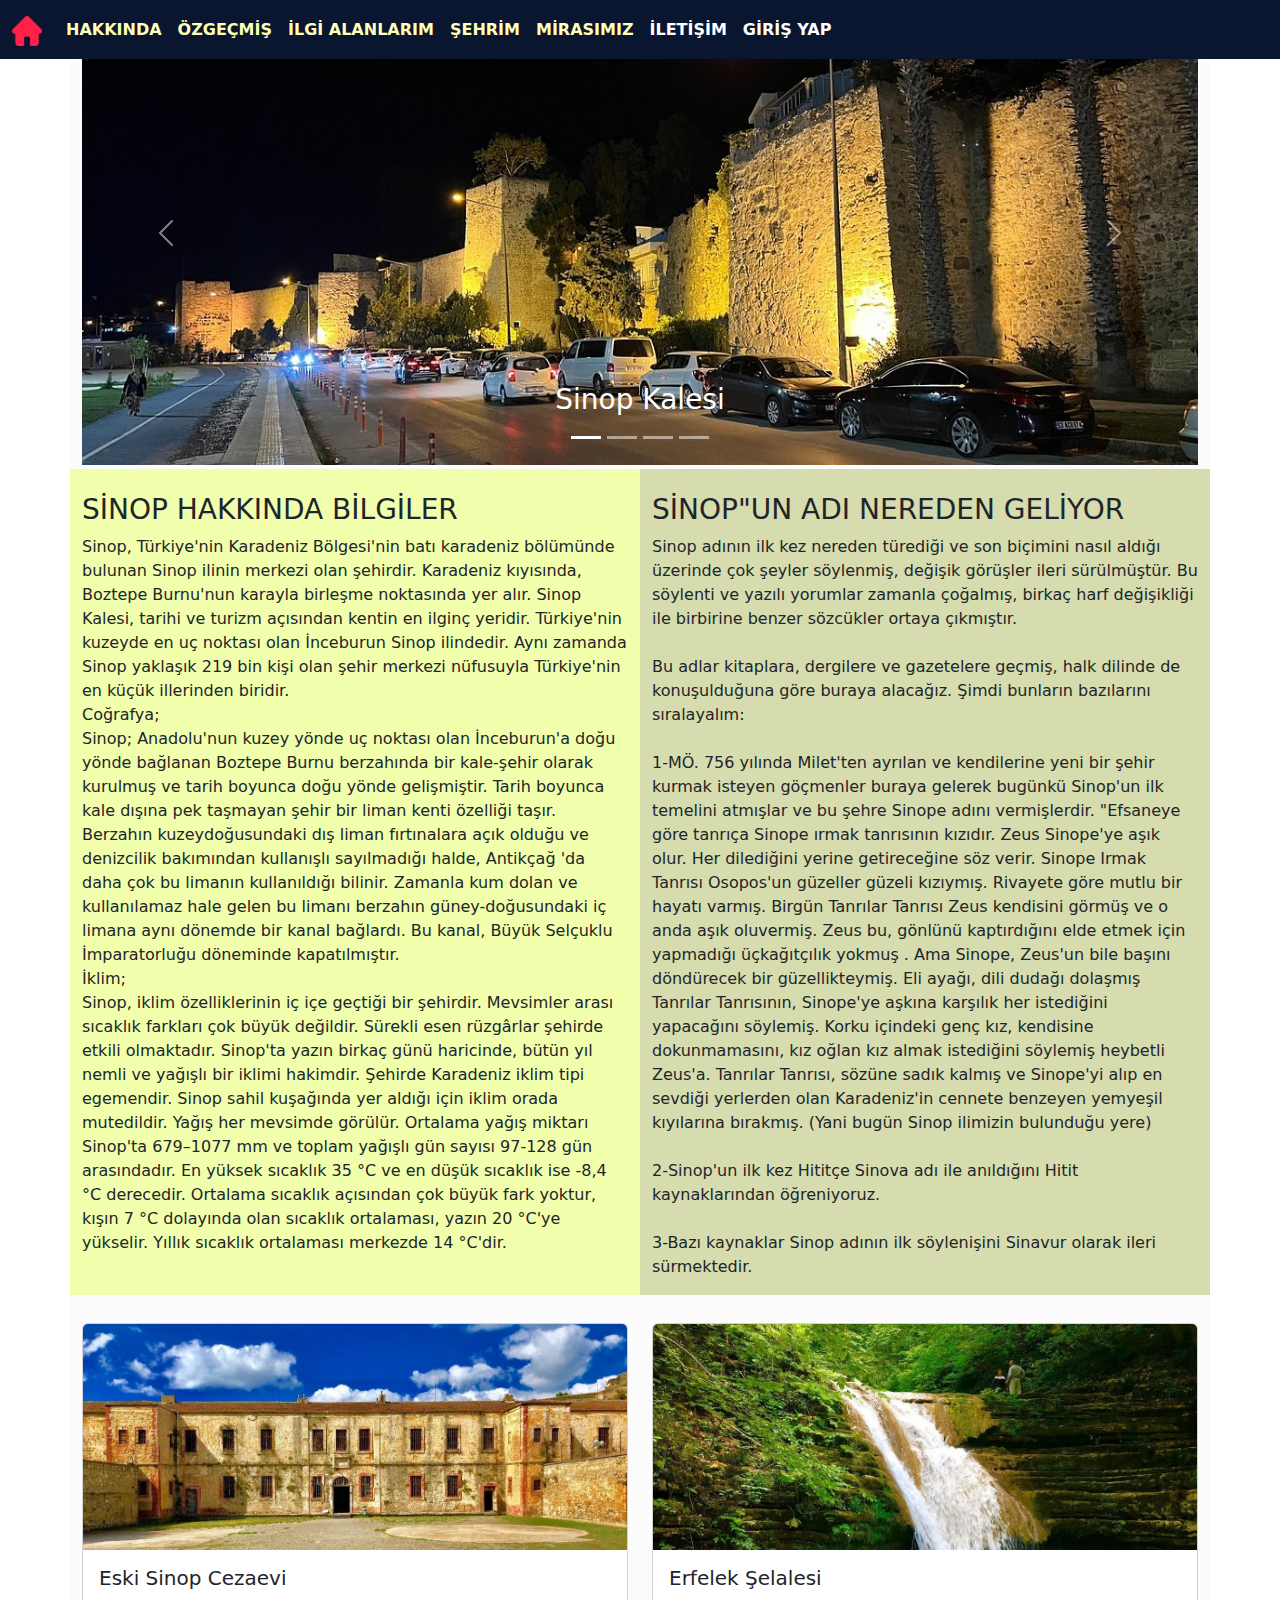
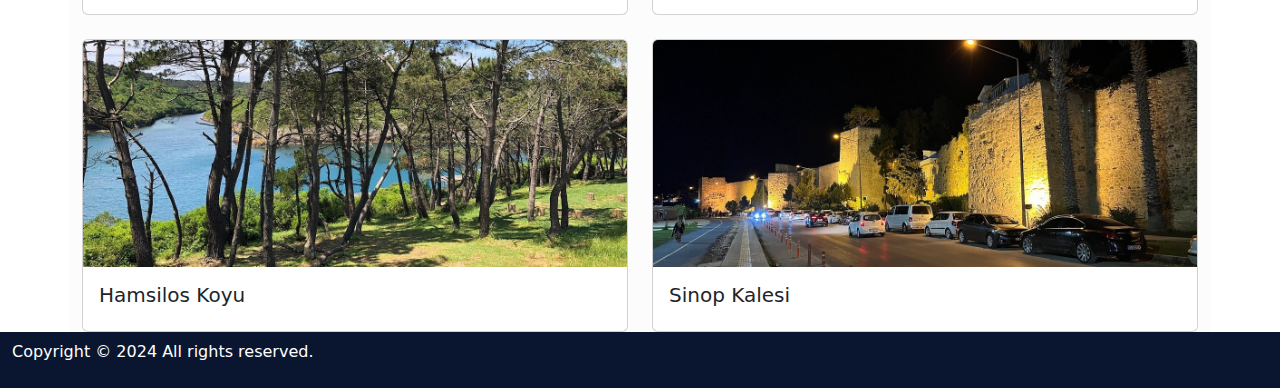
==== Web-Techs-Project/index.html @ 00226bfb "Web-Commit1" ====
<!DOCTYPE html>
<html lang="en">

<head>
    <meta charset="UTF-8">
    <meta name="viewport" content="width=device-width, initial-scale=1.0">
    <title>Document</title>
    <link href="https://cdn.jsdelivr.net/npm/bootstrap@5.3.3/dist/css/bootstrap.min.css" rel="stylesheet"
        integrity="sha384-QWTKZyjpPEjISv5WaRU9OFeRpok6YctnYmDr5pNlyT2bRjXh0JMhjY6hW+ALEwIH" crossorigin="anonymous">
    <link rel="stylesheet" href="stiller.css">


</head>

<body>

    <!--NAV BAR-->

    <nav class="navbar fixed-top navbar-expand-lg" style="background-color: #0a152f;">
        <div class="container-fluid">
            <a class="navbar-brand" href="#"> <img src="resimler/home.png" width="30" height="30"
                    class="d-inline-block align-text-top">
            </a>
            <button class="navbar-toggler" type="button" data-bs-toggle="collapse" data-bs-target="#navbarNavAltMarkup"
                aria-controls="navbarNavAltMarkup" aria-expanded="false" aria-label="Toggle navigation">
                <span class="navbar-toggler-icon"></span>
            </button>
            <div class="collapse navbar-collapse" id="navbarNavAltMarkup">
                <div class="navbar-nav">
                    <a class="nav-link active" href="#" style="color: rgb(254, 255, 185);"><B>HAKKINDA</B></a>
                    <a class="nav-link active" href="#" style="color: rgb(254, 255, 185);"><B>ÖZGEÇMİŞ</B></a>
                    <a class="nav-link active" href="#" style="color: rgb(254, 255, 185);"><B>İLGİ ALANLARIM</B></a>
                    <a class="nav-link active" href="#" style="color: rgb(254, 255, 185);"><B>ŞEHRİM</B></a>
                    <a class="nav-link active" href="#" style="color: rgb(254, 255, 185);"><B>MİRASIMIZ</B></a>
                    <a class="nav-link active" href="#" style="color: white;"><B>İLETİŞİM</B></a>
                    <a class="nav-link active" href="#" style="color: white;"><B>GİRİŞ YAP</B></a>

                </div>
            </div>
        </div>
    </nav>




    <!--ŞEHRİM SAYFASI-->



    <!--SLİDER-->
    <div class="container" style="background-color: #fcfcfc;">
        <div id="carouselExampleCaptions" class="carousel slide">
            <div class="carousel-indicators">
                <button type="button" data-bs-target="#carouselExampleCaptions" data-bs-slide-to="0" class="active"
                    aria-current="true" aria-label="Slide 1"></button>
                <button type="button" data-bs-target="#carouselExampleCaptions" data-bs-slide-to="1"
                    aria-label="Slide 2"></button>
                <button type="button" data-bs-target="#carouselExampleCaptions" data-bs-slide-to="2"
                    aria-label="Slide 3"></button>
                <button type="button" data-bs-target="#carouselExampleCaptions" data-bs-slide-to="3"
                    aria-label="Slide 4"></button>
            </div>
            <div class="carousel-inner">
                <div class="carousel-item active">
                    <img src="resimler/caption.jpg" class="d-block w-100" alt="...">
                    <div class="carousel-caption d-none d-md-block">
                        <h3>Sinop Kalesi</h3>
                    </div>
                </div>
                <div class="carousel-item">
                    <img src="resimler/eski-sinop-cezaevi.jpg" class="d-block w-100" alt="...">
                    <div class="carousel-caption d-none d-md-block">
                        <h3 style="color: rgb(255, 0, 0);">Eski Sinop Cezaevi</h3>
                    </div>
                </div>
                <div class="carousel-item">
                    <img src="resimler/hamsilos-koyu.jpg" class="d-block w-100" alt="...">
                    <div class="carousel-caption d-none d-md-block">
                        <h3 style="color: rgb(255, 0, 0);">Hamsilos Koyu</h3>
                    </div>
                </div>
                <div class="carousel-item">
                    <img src="resimler/photo1jpg.jpg" class="d-block w-100" alt="...">
                    <div class="carousel-caption d-none d-md-block">
                        <h3 style="color: rgb(255, 0, 0);">Erfelek Tatlıca Şelaleleri Tabiat Parkı</h3>
                    </div>
                </div>
            </div>
            <button class="carousel-control-prev" type="button" data-bs-target="#carouselExampleCaptions"
                data-bs-slide="prev">
                <span class="carousel-control-prev-icon" aria-hidden="true"></span>
                <span class="visually-hidden">Previous</span>
            </button>
            <button class="carousel-control-next" type="button" data-bs-target="#carouselExampleCaptions"
                data-bs-slide="next">
                <span class="carousel-control-next-icon" aria-hidden="true"></span>
                <span class="visually-hidden">Next</span>
            </button>
        </div>

        <!--ŞEHİR HAKKINDA BİLGİLER-->
        <div class="row mt-1">
            <div class="col-sm" style="background-color: rgb(241, 255, 172);">
                <h3 class="mt-4">SİNOP HAKKINDA BİLGİLER</h3>
                <p>Sinop, Türkiye'nin Karadeniz Bölgesi'nin batı karadeniz bölümünde bulunan Sinop ilinin merkezi olan
                    şehirdir.
                    Karadeniz kıyısında,
                    Boztepe Burnu'nun karayla birleşme noktasında yer alır. Sinop Kalesi, tarihi ve turizm açısından
                    kentin
                    en
                    ilginç yeridir.
                    Türkiye'nin kuzeyde en uç noktası olan İnceburun Sinop ilindedir. Aynı zamanda Sinop yaklaşık
                    219 bin kişi olan şehir merkezi nüfusuyla Türkiye'nin en küçük illerinden biridir.
                    <br>
                    Coğrafya;
                    <br>
                    Sinop; Anadolu'nun kuzey yönde uç noktası olan İnceburun'a doğu yönde bağlanan Boztepe Burnu
                    berzahında bir kale-şehir olarak kurulmuş ve tarih boyunca doğu yönde gelişmiştir. Tarih boyunca
                    kale dışına pek taşmayan şehir bir liman kenti özelliği taşır. Berzahın kuzeydoğusundaki dış liman
                    fırtınalara açık olduğu ve denizcilik bakımından kullanışlı sayılmadığı halde, Antikçağ 'da daha çok
                    bu limanın kullanıldığı bilinir. Zamanla kum dolan ve kullanılamaz hale gelen bu limanı berzahın
                    güney-doğusundaki iç limana aynı dönemde bir kanal bağlardı. Bu kanal, Büyük Selçuklu İmparatorluğu
                    döneminde kapatılmıştır.
                    <br>
                    İklim;
                    <br>
                    Sinop, iklim özelliklerinin iç içe geçtiği bir şehirdir. Mevsimler arası sıcaklık farkları çok büyük
                    değildir. Sürekli esen rüzgârlar şehirde etkili olmaktadır. Sinop'ta yazın birkaç günü haricinde,
                    bütün yıl nemli ve yağışlı bir iklimi hakimdir. Şehirde Karadeniz iklim tipi egemendir.

                    Sinop sahil kuşağında yer aldığı için iklim orada mutedildir. Yağış her mevsimde görülür.

                    Ortalama yağış miktarı Sinop'ta 679–1077 mm ve toplam yağışlı gün sayısı 97-128 gün arasındadır. En
                    yüksek sıcaklık 35 °C ve en düşük sıcaklık ise -8,4 °C derecedir.

                    Ortalama sıcaklık açısından çok büyük fark yoktur, kışın 7 °C dolayında olan sıcaklık ortalaması,
                    yazın 20 °C'ye yükselir. Yıllık sıcaklık ortalaması merkezde 14 °C'dir.
                </p>
            </div>
            <div class="col-sm" style="background-color: rgb(214, 220, 174);">
                <h3 class="mt-4">SİNOP"UN ADI NEREDEN GELİYOR</h3>
                <p>Sinop adının ilk kez nereden türediği ve son biçimini nasıl aldığı üzerinde çok şeyler söylenmiş,
                    değişik görüşler ileri sürülmüştür. Bu söylenti ve yazılı yorumlar zamanla çoğalmış, birkaç harf
                    değişikliği ile birbirine benzer sözcükler ortaya çıkmıştır.
                    <BR></BR>
                    Bu adlar kitaplara, dergilere ve gazetelere geçmiş, halk dilinde de konuşulduğuna göre buraya
                    alacağız. Şimdi bunların bazılarını sıralayalım:
                    <BR></BR>
                    1-MÖ. 756 yılında Milet'ten ayrılan ve kendilerine
                    yeni bir şehir kurmak isteyen göçmenler buraya
                    gelerek bugünkü Sinop'un ilk temelini atmışlar ve bu şehre Sinope adını vermişlerdir. "Efsaneye göre
                    tanrıça Sinope ırmak tanrısının kızıdır. Zeus Sinope'ye aşık olur. Her dilediğini yerine
                    getireceğine söz verir. Sinope Irmak Tanrısı Osopos'un güzeller güzeli kızıymış. Rivayete göre mutlu
                    bir hayatı varmış. Birgün Tanrılar Tanrısı Zeus kendisini görmüş ve o anda aşık oluvermiş. Zeus bu,
                    gönlünü kaptırdığını elde etmek için yapmadığı üçkağıtçılık yokmuş . Ama Sinope, Zeus'un bile başını
                    döndürecek bir güzellikteymiş. Eli ayağı, dili dudağı dolaşmış Tanrılar Tanrısının, Sinope'ye aşkına
                    karşılık her istediğini yapacağını söylemiş. Korku içindeki genç kız, kendisine dokunmamasını, kız
                    oğlan kız almak istediğini söylemiş heybetli Zeus'a. Tanrılar Tanrısı, sözüne sadık kalmış ve
                    Sinope'yi alıp en sevdiği yerlerden olan Karadeniz'in cennete benzeyen yemyeşil kıyılarına bırakmış.
                    (Yani bugün Sinop ilimizin bulunduğu yere)
                    <BR></BR>
                    2-Sinop'un ilk kez Hititçe Sinova adı ile anıldığını Hitit kaynaklarından öğreniyoruz.
                    <BR></BR>
                    3-Bazı kaynaklar Sinop adının ilk söylenişini Sinavur olarak ileri sürmektedir.

                </p>
            </div>
        </div>




        <!--ŞEHRİN İÇERİKLERİ CARD-->
        <div class="row row-cols-1 row-cols-md-2 g-4 mt-1">
            <div class="col">
                <div class="card">
                    <img src="resimler/eski-sinop-cezaevi.jpg" class="card-img-top" alt="...">
                    <div class="card-body">
                        <h5 class="card-title">Eski Sinop Cezaevi</h5>
                        <p class="card-text"></p>
                    </div>
                </div>
            </div>
            <div class="col">
                <div class="card">
                    <img src="resimler/photo1jpg.jpg" class="card-img-top" alt="...">
                    <div class="card-body">
                        <h5 class="card-title">Erfelek Şelalesi</h5>
                        <p class="card-text"></p>
                    </div>
                </div>
            </div>
            <div class="col">
                <div class="card">
                    <img src="resimler/hamsilos-koyu.jpg" class="card-img-top" alt="...">
                    <div class="card-body">
                        <h5 class="card-title">Hamsilos Koyu</h5>
                        <p class="card-text"></p>
                    </div>
                </div>
            </div>
            <div class="col">
                <div class="card">
                    <img src="resimler/caption.jpg" class="card-img-top" alt="...">
                    <div class="card-body">
                        <h5 class="card-title">Sinop Kalesi</h5>
                        <p class="card-text"></p>
                    </div>
                </div>
            </div>
        </div>

    </div>












    <nav class="navbar" style="background-color: #0a152f;">
        <div class="container-fluid">
            <p style="color: #fff;">Copyright © 2024 All rights reserved.</p>
        </div>
    </nav>



    <script src="https://cdn.jsdelivr.net/npm/@popperjs/core@2.11.8/dist/umd/popper.min.js"
        integrity="sha384-I7E8VVD/ismYTF4hNIPjVp/Zjvgyol6VFvRkX/vR+Vc4jQkC+hVqc2pM8ODewa9r"
        crossorigin="anonymous"></script>
    <script src="https://cdn.jsdelivr.net/npm/bootstrap@5.3.3/dist/js/bootstrap.min.js"
        integrity="sha384-0pUGZvbkm6XF6gxjEnlmuGrJXVbNuzT9qBBavbLwCsOGabYfZo0T0to5eqruptLy"
        crossorigin="anonymous"></script>
    <script src="https://cdn.jsdelivr.net/npm/bootstrap@5.3.3/dist/js/bootstrap.bundle.min.js"
        integrity="sha384-YvpcrYf0tY3lHB60NNkmXc5s9fDVZLESaAA55NDzOxhy9GkcIdslK1eN7N6jIeHz"
        crossorigin="anonymous"></script>
</body>

</html>
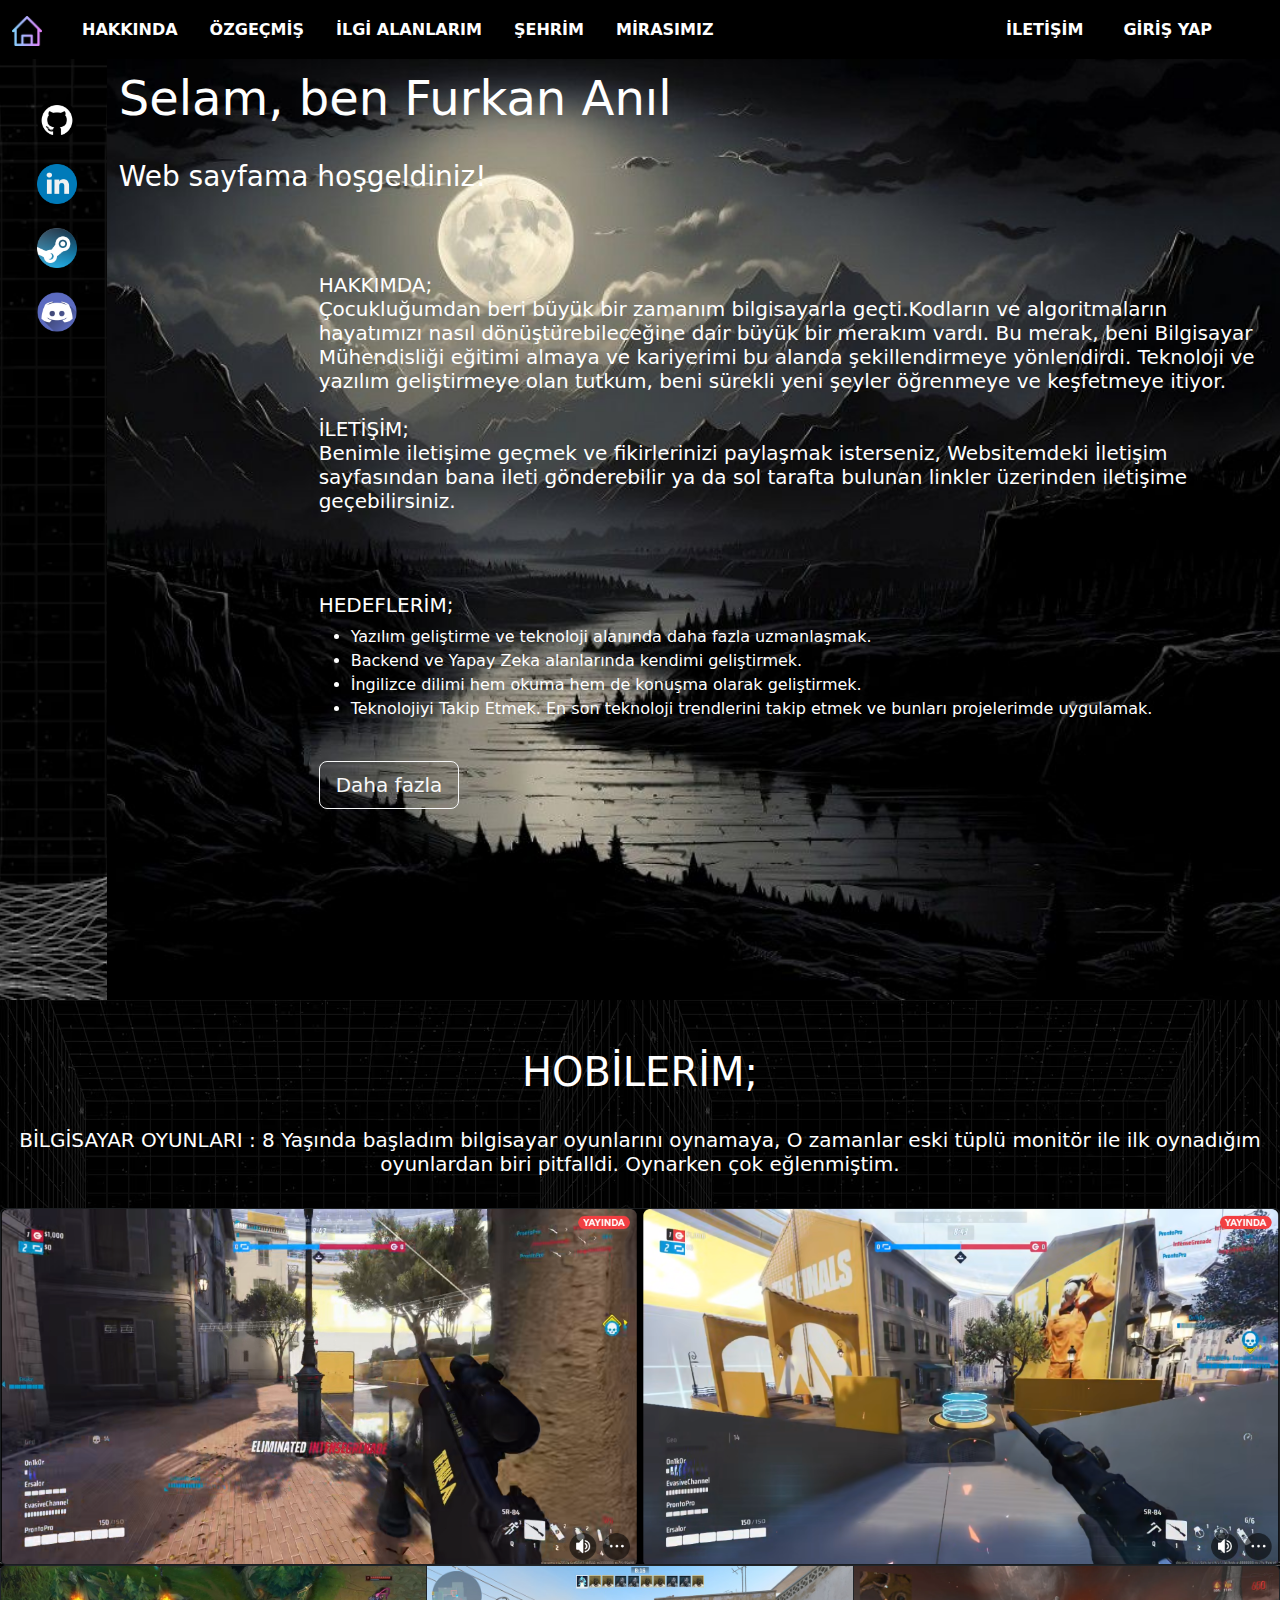
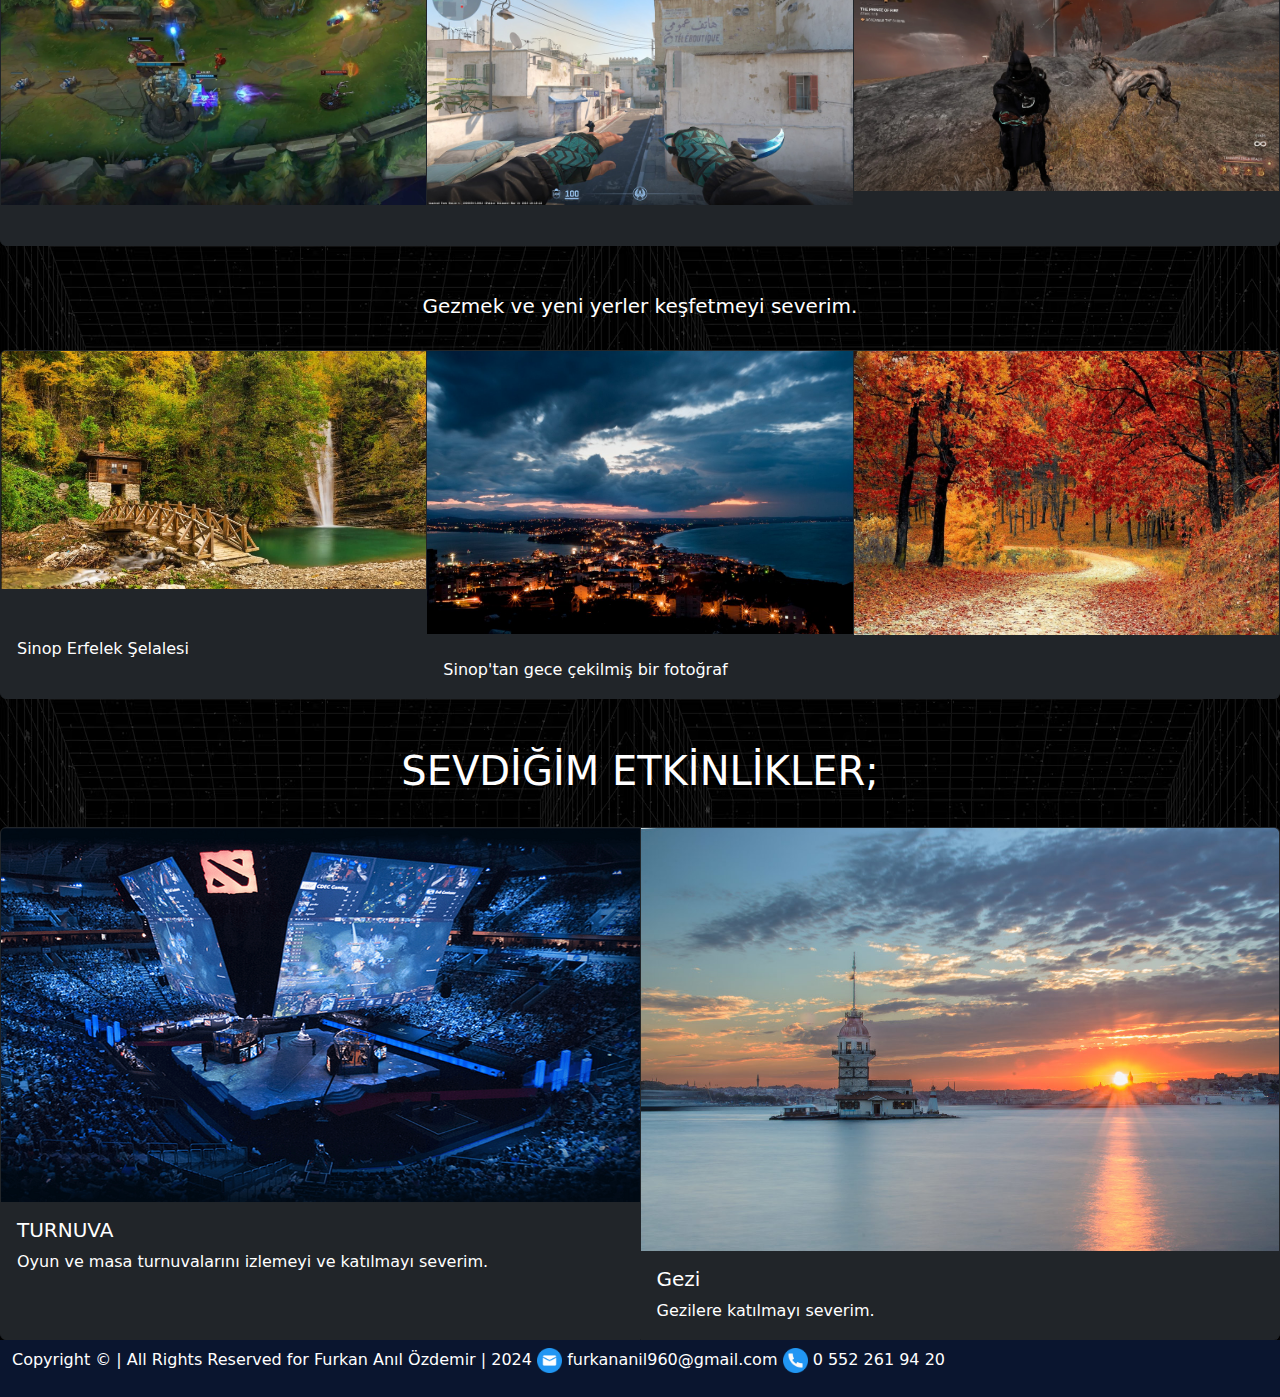
==== commit 6e057999: "Commit-10" ====
--- a/Web-Techs-Project/index.html
+++ b/Web-Techs-Project/index.html
@@ -4,233 +4,262 @@
 <head>
     <meta charset="UTF-8">
     <meta name="viewport" content="width=device-width, initial-scale=1.0">
-    <title>Document</title>
+    <title>Hakkında</title>
     <link href="https://cdn.jsdelivr.net/npm/bootstrap@5.3.3/dist/css/bootstrap.min.css" rel="stylesheet"
         integrity="sha384-QWTKZyjpPEjISv5WaRU9OFeRpok6YctnYmDr5pNlyT2bRjXh0JMhjY6hW+ALEwIH" crossorigin="anonymous">
-    <link rel="stylesheet" href="stiller.css">
-
-
+    <link rel="stylesheet" href="hakkinda.css">
+    <style>
+        body,
+        html {
+            margin: 0;
+            padding: 0;
+            height: 100%;
+
+        }
+
+        .content {
+            display: block;
+            justify-content: center;
+            align-items: center;
+            height: 100vh;
+
+        }
+
+        .content h1 {
+            color: rgb(255, 255, 255);
+            font-size: 3em;
+        }
+
+        .content h2,
+        h3,
+        h4,
+        h5,
+        h6 {
+            color: rgb(255, 255, 255);
+        }
+
+        .col-1 {
+
+            background-size: cover;
+            background-position: center;
+            background-image: url('resimler/3d-abstract-wave-pattern-background-vector_53876-177914\ \(1\).jpeg');
+        }
+
+        .col-11 {
+
+            background-size: cover;
+            background-position: center;
+
+            background-image: url('resimler/c68a76b53574a65a366b6556cdd8edf0.jpg');
+
+        }
+    </style>
 </head>
 
 <body>
-
     <!--NAV BAR-->
 
-    <nav class="navbar fixed-top navbar-expand-lg" style="background-color: #0a152f;">
-        <div class="container-fluid">
-            <a class="navbar-brand" href="#"> <img src="resimler/home.png" width="30" height="30"
-                    class="d-inline-block align-text-top">
-            </a>
-            <button class="navbar-toggler" type="button" data-bs-toggle="collapse" data-bs-target="#navbarNavAltMarkup"
-                aria-controls="navbarNavAltMarkup" aria-expanded="false" aria-label="Toggle navigation">
-                <span class="navbar-toggler-icon"></span>
-            </button>
-            <div class="collapse navbar-collapse" id="navbarNavAltMarkup">
-                <div class="navbar-nav">
-                    <a class="nav-link active" href="#" style="color: rgb(254, 255, 185);"><B>HAKKINDA</B></a>
-                    <a class="nav-link active" href="#" style="color: rgb(254, 255, 185);"><B>ÖZGEÇMİŞ</B></a>
-                    <a class="nav-link active" href="#" style="color: rgb(254, 255, 185);"><B>İLGİ ALANLARIM</B></a>
-                    <a class="nav-link active" href="#" style="color: rgb(254, 255, 185);"><B>ŞEHRİM</B></a>
-                    <a class="nav-link active" href="#" style="color: rgb(254, 255, 185);"><B>MİRASIMIZ</B></a>
-                    <a class="nav-link active" href="#" style="color: white;"><B>İLETİŞİM</B></a>
-                    <a class="nav-link active" href="#" style="color: white;"><B>GİRİŞ YAP</B></a>
-
-                </div>
-            </div>
-        </div>
-    </nav>
-
-
-
-
-    <!--ŞEHRİM SAYFASI-->
-
-
-
-    <!--SLİDER-->
-    <div class="container" style="background-color: #fcfcfc;">
-        <div id="carouselExampleCaptions" class="carousel slide">
-            <div class="carousel-indicators">
-                <button type="button" data-bs-target="#carouselExampleCaptions" data-bs-slide-to="0" class="active"
-                    aria-current="true" aria-label="Slide 1"></button>
-                <button type="button" data-bs-target="#carouselExampleCaptions" data-bs-slide-to="1"
-                    aria-label="Slide 2"></button>
-                <button type="button" data-bs-target="#carouselExampleCaptions" data-bs-slide-to="2"
-                    aria-label="Slide 3"></button>
-                <button type="button" data-bs-target="#carouselExampleCaptions" data-bs-slide-to="3"
-                    aria-label="Slide 4"></button>
-            </div>
-            <div class="carousel-inner">
-                <div class="carousel-item active">
-                    <img src="resimler/caption.jpg" class="d-block w-100" alt="...">
-                    <div class="carousel-caption d-none d-md-block">
-                        <h3>Sinop Kalesi</h3>
-                    </div>
-                </div>
-                <div class="carousel-item">
-                    <img src="resimler/eski-sinop-cezaevi.jpg" class="d-block w-100" alt="...">
-                    <div class="carousel-caption d-none d-md-block">
-                        <h3 style="color: rgb(255, 0, 0);">Eski Sinop Cezaevi</h3>
-                    </div>
-                </div>
-                <div class="carousel-item">
-                    <img src="resimler/hamsilos-koyu.jpg" class="d-block w-100" alt="...">
-                    <div class="carousel-caption d-none d-md-block">
-                        <h3 style="color: rgb(255, 0, 0);">Hamsilos Koyu</h3>
-                    </div>
-                </div>
-                <div class="carousel-item">
-                    <img src="resimler/photo1jpg.jpg" class="d-block w-100" alt="...">
-                    <div class="carousel-caption d-none d-md-block">
-                        <h3 style="color: rgb(255, 0, 0);">Erfelek Tatlıca Şelaleleri Tabiat Parkı</h3>
-                    </div>
-                </div>
-            </div>
-            <button class="carousel-control-prev" type="button" data-bs-target="#carouselExampleCaptions"
-                data-bs-slide="prev">
-                <span class="carousel-control-prev-icon" aria-hidden="true"></span>
-                <span class="visually-hidden">Previous</span>
-            </button>
-            <button class="carousel-control-next" type="button" data-bs-target="#carouselExampleCaptions"
-                data-bs-slide="next">
-                <span class="carousel-control-next-icon" aria-hidden="true"></span>
-                <span class="visually-hidden">Next</span>
-            </button>
-        </div>
-
-        <!--ŞEHİR HAKKINDA BİLGİLER-->
-        <div class="row mt-1">
-            <div class="col-sm" style="background-color: rgb(241, 255, 172);">
-                <h3 class="mt-4">SİNOP HAKKINDA BİLGİLER</h3>
-                <p>Sinop, Türkiye'nin Karadeniz Bölgesi'nin batı karadeniz bölümünde bulunan Sinop ilinin merkezi olan
-                    şehirdir.
-                    Karadeniz kıyısında,
-                    Boztepe Burnu'nun karayla birleşme noktasında yer alır. Sinop Kalesi, tarihi ve turizm açısından
-                    kentin
-                    en
-                    ilginç yeridir.
-                    Türkiye'nin kuzeyde en uç noktası olan İnceburun Sinop ilindedir. Aynı zamanda Sinop yaklaşık
-                    219 bin kişi olan şehir merkezi nüfusuyla Türkiye'nin en küçük illerinden biridir.
+    <header id="navbar-container"></header>
+    <script src="navbar.js"></script>
+
+
+
+
+    <div class="container-fluid">
+        <div class="row">
+            <div class="col-1">
+                <div class="content" style="margin-top: 100px; margin-left: 25px;">
+                    <a href="https://github.com/furkananil" target="_blank" style="display: block;"><img
+                            src="resimler/github.png" width="40px" height="40px"></a>
                     <br>
-                    Coğrafya;
+                    <a href=""><img src="resimler/linkedin (1).png" style="display: block;" width="40px"
+                            height="40px"></a>
+
                     <br>
-                    Sinop; Anadolu'nun kuzey yönde uç noktası olan İnceburun'a doğu yönde bağlanan Boztepe Burnu
-                    berzahında bir kale-şehir olarak kurulmuş ve tarih boyunca doğu yönde gelişmiştir. Tarih boyunca
-                    kale dışına pek taşmayan şehir bir liman kenti özelliği taşır. Berzahın kuzeydoğusundaki dış liman
-                    fırtınalara açık olduğu ve denizcilik bakımından kullanışlı sayılmadığı halde, Antikçağ 'da daha çok
-                    bu limanın kullanıldığı bilinir. Zamanla kum dolan ve kullanılamaz hale gelen bu limanı berzahın
-                    güney-doğusundaki iç limana aynı dönemde bir kanal bağlardı. Bu kanal, Büyük Selçuklu İmparatorluğu
-                    döneminde kapatılmıştır.
+                    <a href="https://steamcommunity.com/profiles/76561198821800925/" target="_blank"
+                        style="display: block;"><img src="resimler/social.png" width="40px" height="40px"></a>
                     <br>
-                    İklim;
-                    <br>
-                    Sinop, iklim özelliklerinin iç içe geçtiği bir şehirdir. Mevsimler arası sıcaklık farkları çok büyük
-                    değildir. Sürekli esen rüzgârlar şehirde etkili olmaktadır. Sinop'ta yazın birkaç günü haricinde,
-                    bütün yıl nemli ve yağışlı bir iklimi hakimdir. Şehirde Karadeniz iklim tipi egemendir.
-
-                    Sinop sahil kuşağında yer aldığı için iklim orada mutedildir. Yağış her mevsimde görülür.
-
-                    Ortalama yağış miktarı Sinop'ta 679–1077 mm ve toplam yağışlı gün sayısı 97-128 gün arasındadır. En
-                    yüksek sıcaklık 35 °C ve en düşük sıcaklık ise -8,4 °C derecedir.
-
-                    Ortalama sıcaklık açısından çok büyük fark yoktur, kışın 7 °C dolayında olan sıcaklık ortalaması,
-                    yazın 20 °C'ye yükselir. Yıllık sıcaklık ortalaması merkezde 14 °C'dir.
-                </p>
-            </div>
-            <div class="col-sm" style="background-color: rgb(214, 220, 174);">
-                <h3 class="mt-4">SİNOP"UN ADI NEREDEN GELİYOR</h3>
-                <p>Sinop adının ilk kez nereden türediği ve son biçimini nasıl aldığı üzerinde çok şeyler söylenmiş,
-                    değişik görüşler ileri sürülmüştür. Bu söylenti ve yazılı yorumlar zamanla çoğalmış, birkaç harf
-                    değişikliği ile birbirine benzer sözcükler ortaya çıkmıştır.
-                    <BR></BR>
-                    Bu adlar kitaplara, dergilere ve gazetelere geçmiş, halk dilinde de konuşulduğuna göre buraya
-                    alacağız. Şimdi bunların bazılarını sıralayalım:
-                    <BR></BR>
-                    1-MÖ. 756 yılında Milet'ten ayrılan ve kendilerine
-                    yeni bir şehir kurmak isteyen göçmenler buraya
-                    gelerek bugünkü Sinop'un ilk temelini atmışlar ve bu şehre Sinope adını vermişlerdir. "Efsaneye göre
-                    tanrıça Sinope ırmak tanrısının kızıdır. Zeus Sinope'ye aşık olur. Her dilediğini yerine
-                    getireceğine söz verir. Sinope Irmak Tanrısı Osopos'un güzeller güzeli kızıymış. Rivayete göre mutlu
-                    bir hayatı varmış. Birgün Tanrılar Tanrısı Zeus kendisini görmüş ve o anda aşık oluvermiş. Zeus bu,
-                    gönlünü kaptırdığını elde etmek için yapmadığı üçkağıtçılık yokmuş . Ama Sinope, Zeus'un bile başını
-                    döndürecek bir güzellikteymiş. Eli ayağı, dili dudağı dolaşmış Tanrılar Tanrısının, Sinope'ye aşkına
-                    karşılık her istediğini yapacağını söylemiş. Korku içindeki genç kız, kendisine dokunmamasını, kız
-                    oğlan kız almak istediğini söylemiş heybetli Zeus'a. Tanrılar Tanrısı, sözüne sadık kalmış ve
-                    Sinope'yi alıp en sevdiği yerlerden olan Karadeniz'in cennete benzeyen yemyeşil kıyılarına bırakmış.
-                    (Yani bugün Sinop ilimizin bulunduğu yere)
-                    <BR></BR>
-                    2-Sinop'un ilk kez Hititçe Sinova adı ile anıldığını Hitit kaynaklarından öğreniyoruz.
-                    <BR></BR>
-                    3-Bazı kaynaklar Sinop adının ilk söylenişini Sinavur olarak ileri sürmektedir.
-
-                </p>
-            </div>
-        </div>
-
-
-
-
-        <!--ŞEHRİN İÇERİKLERİ CARD-->
-        <div class="row row-cols-1 row-cols-md-2 g-4 mt-1">
-            <div class="col">
-                <div class="card">
-                    <img src="resimler/eski-sinop-cezaevi.jpg" class="card-img-top" alt="...">
-                    <div class="card-body">
-                        <h5 class="card-title">Eski Sinop Cezaevi</h5>
-                        <p class="card-text"></p>
-                    </div>
-                </div>
-            </div>
-            <div class="col">
-                <div class="card">
-                    <img src="resimler/photo1jpg.jpg" class="card-img-top" alt="...">
-                    <div class="card-body">
-                        <h5 class="card-title">Erfelek Şelalesi</h5>
-                        <p class="card-text"></p>
-                    </div>
-                </div>
-            </div>
-            <div class="col">
-                <div class="card">
-                    <img src="resimler/hamsilos-koyu.jpg" class="card-img-top" alt="...">
-                    <div class="card-body">
-                        <h5 class="card-title">Hamsilos Koyu</h5>
-                        <p class="card-text"></p>
-                    </div>
-                </div>
-            </div>
-            <div class="col">
-                <div class="card">
-                    <img src="resimler/caption.jpg" class="card-img-top" alt="...">
-                    <div class="card-body">
-                        <h5 class="card-title">Sinop Kalesi</h5>
-                        <p class="card-text"></p>
-                    </div>
-                </div>
-            </div>
-        </div>
-
+                    <a href="https://steamcommunity.com/profiles/76561198821800925/" target="_blank"
+                        style="display: block;"><img src="resimler/discord (1).png" width="40px" height="40px"></a>
+                </div>
+            </div>
+            <div class="col-11">
+                <div class="content">
+                    <h1 style="margin-top: 70px;">Selam, ben Furkan Anıl</h1><br>
+                    <h3>Web sayfama hoşgeldiniz!</h3>
+                    <br><br><br>
+                    <h5 style="margin-left: 200px;">HAKKIMDA; <br> Çocukluğumdan beri büyük bir zamanım bilgisayarla geçti.Kodların ve algoritmaların hayatımızı nasıl
+                        dönüştürebileceğine dair büyük bir merakım vardı. Bu merak, beni Bilgisayar Mühendisliği
+                        eğitimi almaya ve kariyerimi bu alanda şekillendirmeye yönlendirdi. Teknoloji ve yazılım
+                        geliştirmeye olan tutkum, beni sürekli yeni şeyler öğrenmeye ve keşfetmeye
+                        itiyor.<br><BR>İLETİŞİM;<BR>
+                        Benimle iletişime geçmek ve fikirlerinizi paylaşmak isterseniz, Websitemdeki İletişim
+                        sayfasından bana ileti gönderebilir ya da sol tarafta bulunan linkler üzerinden iletişime
+                        geçebilirsiniz.</h5><BR><br><br>
+                    <h5 style="margin-left: 200px;">HEDEFLERİM;</h5>
+                    <ul style="margin-left: 200px;">
+                        <li style="color: #fff;">Yazılım geliştirme ve teknoloji alanında daha fazla uzmanlaşmak.</li>
+                        <li style="color: #fff;">Backend ve Yapay Zeka alanlarında kendimi geliştirmek.</li>
+                        <li style="color: #fff;">İngilizce dilimi hem okuma hem de konuşma olarak geliştirmek.</li>
+                        <li style="color: #fff;">Teknolojiyi Takip Etmek. En son teknoloji trendlerini takip etmek ve
+                            bunları projelerimde
+                            uygulamak.</li>
+                    </ul><br>
+
+                    <button style="margin-left: 200px;" type="button" class="btn btn-outline-light btn-lg">Daha
+                        fazla</button>
+                </div>
+
+            </div>
+        </div>
     </div>
 
 
 
-
-
-
-
-
-
-
-
-
-    <nav class="navbar" style="background-color: #0a152f;">
-        <div class="container-fluid">
-            <p style="color: #fff;">Copyright © 2024 All rights reserved.</p>
-        </div>
-    </nav>
-
-
-
+    <div
+        style="background-color: #041a34; background-image: url('resimler/3d-abstract-wave-pattern-background-vector_53876-177914\ \(1\).jpeg');">
+        <br><br>
+        <H1 style="text-align: center; color: #ffffff;">HOBİLERİM;</H1><BR>
+        <h5 style="color: #ffffff; text-align: center;">BİLGİSAYAR OYUNLARI : 8 Yaşında başladım bilgisayar oyunlarını
+            oynamaya, O zamanlar eski tüplü monitör ile ilk oynadığım
+            oyunlardan biri pitfalldi. Oynarken çok eğlenmiştim.</h5><br>
+
+
+
+        <div class="card text-bg-dark">
+            <img src="resimler/Ekran görüntüsü 2024-04-11 174215.png" class="card-img" alt="...">
+            <div class="card-img-overlay">
+                <h5 class="card-title"></h5>
+                <p class="card-text"></p>
+
+
+            </div>
+        </div>
+
+
+
+        <div class="card-group">
+            <div class="card border-dark text-bg-dark">
+                <img src="resimler/league-of-legends-nedir-nasil-oynanir-lol-nasil-16247331_4987_amp.jpg"
+                    class="card-img-top" alt="...">
+                <div class="card-body">
+                    <h5 class="card-title"></h5>
+                    <p class="card-text"></p>
+
+                </div>
+            </div>
+            <div class="card border-dark text-bg-dark">
+                <img src="resimler/indir.jpg" class="card-img-top" alt="...">
+                <div class="card-body">
+                    <h5 class="card-title"></h5>
+                    <p class="card-text"></p>
+
+                </div>
+            </div>
+            <div class="card border-dark text-bg-dark">
+                <img src="resimler/this-nightmare-fuel-kitty-attempted-to-follow-me-across-all-v0-reej3d8msi2b1 (1).jpeg"
+                    class="card-img-top" alt="...">
+                <div class="card-body">
+                    <h5 class="card-title"></h5>
+                    <p class="card-text"></p>
+
+                </div>
+            </div>
+        </div>
+
+
+
+    </div>
+
+    <div
+        style="background-color: #041a34; background-image: url('resimler/3d-abstract-wave-pattern-background-vector_53876-177914\ \(1\).jpeg');">
+
+        <br><br>
+        <h5 style="color: #ffffff; text-align: center;">Gezmek ve yeni yerler keşfetmeyi severim.</h5><br>
+
+
+
+
+        <div class="card-group">
+            <div class="card border-dark text-bg-dark">
+                <img src="resimler/4b26144405508deeb3e4cc867ed70f13.jpg" class="card-img-top" alt="...">
+                <div class="card-body">
+                    <h5 class="card-title"></h5>
+                    <p class="card-text"><br>Sinop Erfelek Şelalesi</p>
+
+                </div>
+            </div>
+            <div class="card border-dark text-bg-dark">
+                <img src="resimler/DtPy5lbXoAEifyi.jpg" class="card-img-top" alt="...">
+                <div class="card-body">
+                    <h5 class="card-title"></h5>
+                    <p class="card-text">Sinop'tan gece çekilmiş bir fotoğraf</p>
+
+                </div>
+            </div>
+            <div class="card border-dark text-bg-dark">
+                <img src="resimler/manzara-sozleri-2021-manzara-ile-ilgili-sozler-14079504_8148_amp.jpg"
+                    class="card-img-top" alt="...">
+                <div class="card-body">
+                    <h5 class="card-title"></h5>
+                    <p class="card-text"></p>
+
+                </div>
+            </div>
+        </div>
+
+    </div>
+
+
+    <div
+    style="background-color: #041a34; background-image: url('resimler/3d-abstract-wave-pattern-background-vector_53876-177914\ \(1\).jpeg');">
+    <br><br>
+    <H1 style="text-align: center; color: #ffffff;">SEVDİĞİM ETKİNLİKLER;</H1><BR>
+
+        <div class="card-group">
+            <div class="card border-dark text-bg-dark">
+              <img src="resimler/2019-yilinda-en-cok-odul-dagitan-10-turnuva.png" class="card-img-top" alt="...">
+              <div class="card-body">
+                <h5 class="card-title">TURNUVA</h5>
+                <p class="card-text">Oyun ve masa turnuvalarını izlemeyi ve katılmayı severim.</p>
+              </div>
+           
+            </div>
+            
+            <div class="card border-dark text-bg-dark">
+              <img src="resimler/kiz-kulesi-maidens-tower-istanbul-muratcangumus.jpg" class="card-img-top" alt="...">
+              <div class="card-body">
+                <h5 class="card-title">Gezi</h5>
+                <p class="card-text">Gezilere katılmayı severim.</p>
+              </div>
+            
+            </div>
+          </div>
+
+
+
+
+
+
+
+
+
+
+</div>
+
+
+
+
+
+
+
+
+
+
+    <!--ALT NAVBAR-->
+    <header id="navbar-container2"></header>
+
+    <script src="navbar.js"></script>
     <script src="https://cdn.jsdelivr.net/npm/@popperjs/core@2.11.8/dist/umd/popper.min.js"
         integrity="sha384-I7E8VVD/ismYTF4hNIPjVp/Zjvgyol6VFvRkX/vR+Vc4jQkC+hVqc2pM8ODewa9r"
         crossorigin="anonymous"></script>
